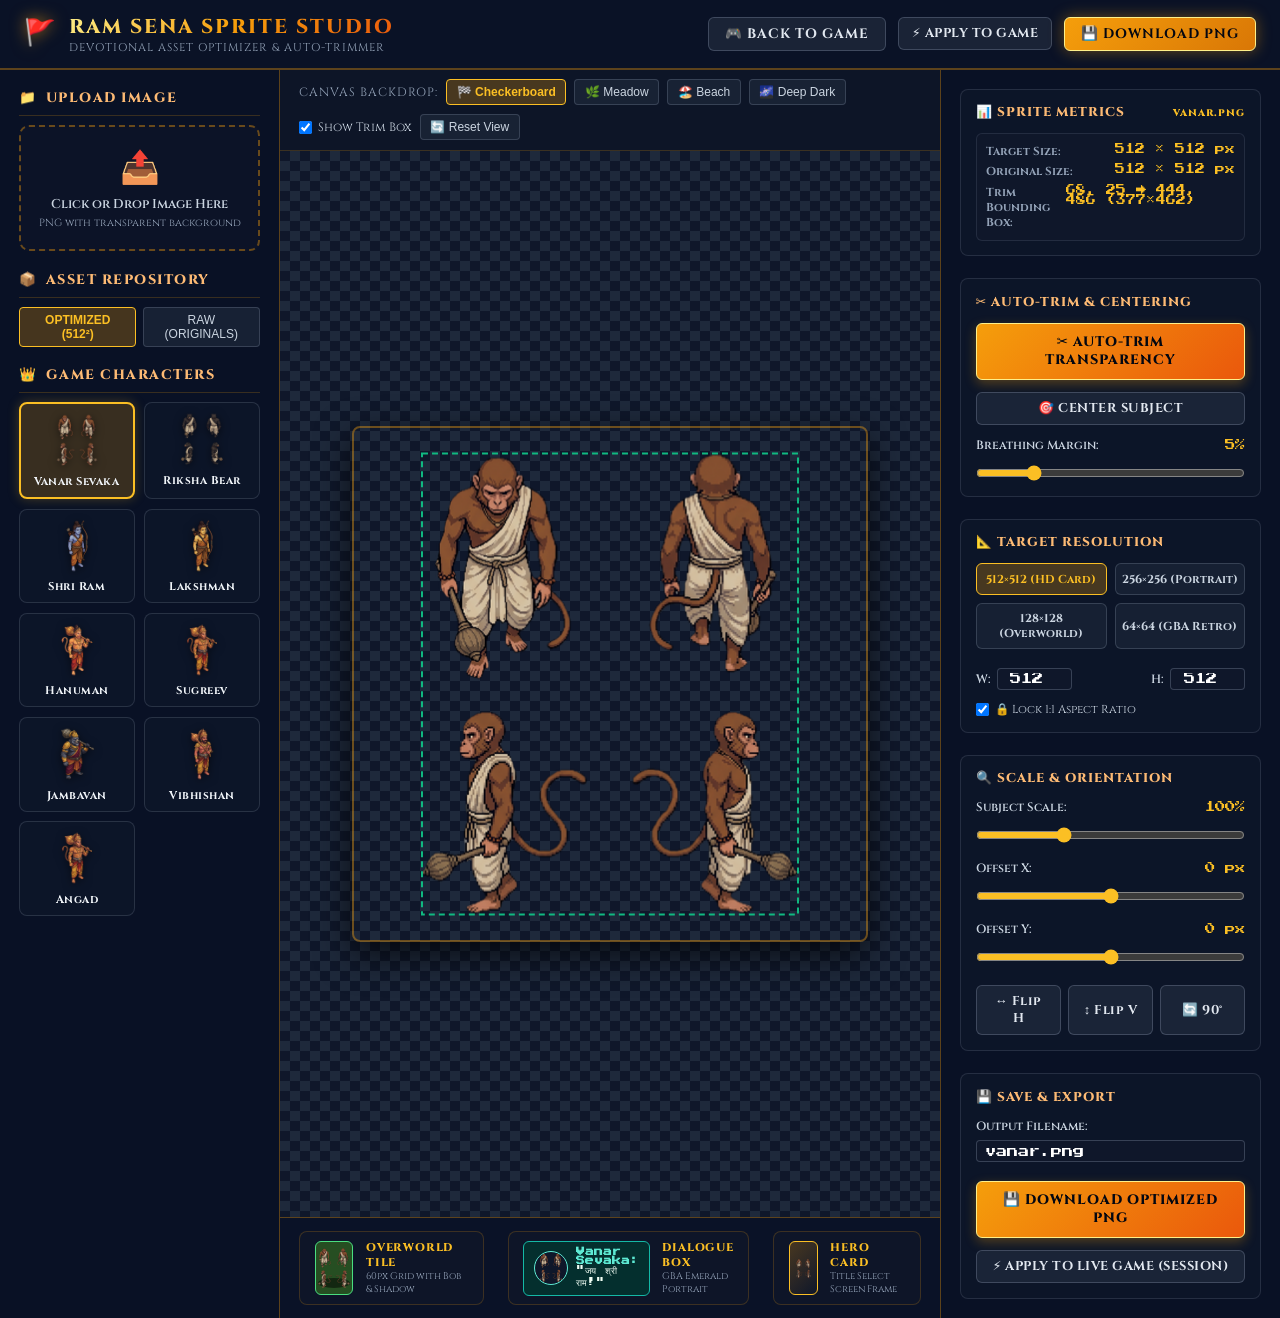
==== image-editor.html @ bc515787 "pata nhi bhaisahab" ====
<!DOCTYPE html>
<html lang="en">
<head>
  <meta charset="UTF-8">
  <meta name="viewport" content="width=device-width, initial-scale=1.0">
  <title>Ram Sena - Devotional Sprite & Image Studio</title>
  
  <!-- Fonts -->
  <link rel="preconnect" href="https://fonts.googleapis.com">
  <link rel="preconnect" href="https://fonts.gstatic.com" crossorigin>
  <link href="https://fonts.googleapis.com/css2?family=Cinzel:wght@600;700;800;900&family=Press+Start+2P&display=swap" rel="stylesheet">
  
  <link rel="stylesheet" href="css/editor.css">
</head>
<body>

  <!-- TOP HEADER -->
  <header id="editor-header">
    <div class="header-brand">
      <span class="brand-icon">🚩</span>
      <div>
        <div class="brand-title">RAM SENA SPRITE STUDIO</div>
        <div class="brand-sub">DEVOTIONAL ASSET OPTIMIZER & AUTO-TRIMMER</div>
      </div>
    </div>
    <div class="header-actions">
      <a href="index.html" class="btn-editor-nav btn-back-game">
        🎮 BACK TO GAME
      </a>
      <button id="btn-top-apply" class="btn-editor-nav btn-action-secondary">
        ⚡ APPLY TO GAME
      </button>
      <button id="btn-top-download" class="btn-editor-nav btn-export-top">
        💾 DOWNLOAD PNG
      </button>
    </div>
  </header>

  <!-- MAIN 3-COLUMN WORKSPACE -->
  <main id="studio-layout">

    <!-- LEFT PANEL: SPRITE SOURCE SELECTOR -->
    <aside id="left-panel">
      
      <!-- CUSTOM UPLOAD DROPZONE -->
      <div>
        <div class="panel-section-title">
          <span>📁</span> UPLOAD IMAGE
        </div>
        <div id="dropzone" class="dropzone-box" style="margin-top: 0.6rem;">
          <div class="dropzone-icon">📤</div>
          <div class="dropzone-text">Click or Drop Image Here</div>
          <div class="dropzone-sub">PNG with transparent background</div>
          <input type="file" id="file-input" accept="image/png, image/webp, image/jpeg">
        </div>
      </div>

      <!-- SOURCE TOGGLE: CURRENT OPTIMIZED VS RAW ORIGINALS -->
      <div>
        <div class="panel-section-title">
          <span>📦</span> ASSET REPOSITORY
        </div>
        <div style="display: flex; gap: 0.4rem; margin-top: 0.6rem;">
          <button id="btn-repo-optimized" class="bg-select-btn active" style="flex: 1;">OPTIMIZED (512²)</button>
          <button id="btn-repo-raw" class="bg-select-btn" style="flex: 1;">RAW (ORIGINALS)</button>
        </div>
      </div>

      <!-- CHARACTER SELECT GALLERY -->
      <div>
        <div class="panel-section-title">
          <span>👑</span> GAME CHARACTERS
        </div>
        <div class="sprite-gallery-grid" id="sprite-gallery" style="margin-top: 0.6rem;">
          <!-- Dynamically populated -->
        </div>
      </div>

    </aside>

    <!-- CENTER WORKSPACE: INTERACTIVE CANVAS -->
    <section id="center-workspace">
      
      <!-- TOP CANVAS TOOLBAR -->
      <div class="workspace-toolbar">
        <div class="toolbar-group">
          <span class="toolbar-label">Canvas Backdrop:</span>
          <button class="bg-select-btn active" data-bg="checkerboard">🏁 Checkerboard</button>
          <button class="bg-select-btn" data-bg="meadow">🌿 Meadow</button>
          <button class="bg-select-btn" data-bg="beach">🏖️ Beach</button>
          <button class="bg-select-btn" data-bg="temple">🌌 Deep Dark</button>
        </div>

        <div class="toolbar-group">
          <label style="font-size: 0.75rem; color: #cbd5e1; display: flex; align-items: center; gap: 0.35rem; cursor: pointer;">
            <input type="checkbox" id="chk-show-bbox" checked> Show Trim Box
          </label>
          <button id="btn-reset-view" class="bg-select-btn">🔄 Reset View</button>
        </div>
      </div>

      <!-- CANVAS VIEWPORT -->
      <div id="canvas-viewport" class="bg-checkerboard">
        <canvas id="editor-canvas" width="512" height="512"></canvas>
      </div>

      <!-- BOTTOM MULTI-CONTEXT LIVE PREVIEWS -->
      <div id="preview-bar">
        
        <!-- Context 1: Overworld Sprite Tile -->
        <div class="preview-item">
          <div class="preview-tile-box">
            <div class="preview-tile-shadow"></div>
            <img id="preview-img-tile" class="preview-tile-sprite" src="assets/images/vanar.png" alt="Tile">
          </div>
          <div class="preview-label-box">
            <span class="preview-title">OVERWORLD TILE</span>
            <span class="preview-desc">60px Grid with Bob & Shadow</span>
          </div>
        </div>

        <!-- Context 2: Dialogue Speaker Portrait -->
        <div class="preview-item">
          <div class="preview-dialogue-mockup">
            <img id="preview-img-dialogue" class="dialogue-mockup-avatar" src="assets/images/vanar.png" alt="Dialogue">
            <div class="dialogue-mockup-text">
              <span id="preview-speaker-name" style="color: #5eead4; font-weight: bold;">Vanar:</span><br>
              "जय श्री राम!"
            </div>
          </div>
          <div class="preview-label-box">
            <span class="preview-title">DIALOGUE BOX</span>
            <span class="preview-desc">GBA Emerald Portrait</span>
          </div>
        </div>

        <!-- Context 3: Character Selection Card -->
        <div class="preview-item">
          <div class="preview-card-mockup">
            <img id="preview-img-card" class="card-mockup-img" src="assets/images/vanar.png" alt="Card">
          </div>
          <div class="preview-label-box">
            <span class="preview-title">HERO CARD</span>
            <span class="preview-desc">Title Select Screen Frame</span>
          </div>
        </div>

      </div>

    </section>

    <!-- RIGHT CONTROLS PANEL: TRANSFORMATION & EXPORT -->
    <aside id="right-controls">

      <!-- INFO BADGE CARD -->
      <div class="control-card">
        <div class="card-title">
          <span>📊 SPRITE METRICS</span>
          <span id="badge-character-name" style="color: var(--gold); font-size: 0.7rem;">vanar.png</span>
        </div>
        <div class="info-badge-list">
          <div class="info-badge-row">
            <strong>Target Size:</strong>
            <span id="metric-target-size">512 × 512 px</span>
          </div>
          <div class="info-badge-row">
            <strong>Original Size:</strong>
            <span id="metric-orig-size">512 × 512 px</span>
          </div>
          <div class="info-badge-row">
            <strong>Trim Bounding Box:</strong>
            <span id="metric-bbox">0, 0 → 512, 512</span>
          </div>
        </div>
      </div>

      <!-- AUTO-TRIM & CENTERING -->
      <div class="control-card">
        <div class="card-title">
          <span>✂️ AUTO-TRIM & CENTERING</span>
        </div>
        <button id="btn-auto-trim" class="btn-action-primary">
          ✂️ AUTO-TRIM TRANSPARENCY
        </button>
        <button id="btn-auto-center" class="btn-action-secondary">
          🎯 CENTER SUBJECT
        </button>
        <div class="input-row">
          <label class="input-label" for="slider-padding">Breathing Margin:</label>
          <span class="input-val-tag" id="val-padding">5%</span>
        </div>
        <input type="range" id="slider-padding" class="slider-ctrl" min="0" max="25" value="5">
      </div>

      <!-- RESOLUTION & PRESETS -->
      <div class="control-card">
        <div class="card-title">
          <span>📐 TARGET RESOLUTION</span>
        </div>
        <div class="preset-grid">
          <button class="btn-preset active" data-res="512">512×512 (HD Card)</button>
          <button class="btn-preset" data-res="256">256×256 (Portrait)</button>
          <button class="btn-preset" data-res="128">128×128 (Overworld)</button>
          <button class="btn-preset" data-res="64">64×64 (GBA Retro)</button>
        </div>
        <div class="input-row" style="margin-top: 0.4rem;">
          <div style="display: flex; align-items: center; gap: 0.4rem;">
            <label class="input-label">W:</label>
            <input type="number" id="input-width" class="num-input" value="512" min="32" max="2048">
          </div>
          <div style="display: flex; align-items: center; gap: 0.4rem;">
            <label class="input-label">H:</label>
            <input type="number" id="input-height" class="num-input" value="512" min="32" max="2048">
          </div>
        </div>
        <label style="font-size: 0.72rem; color: #cbd5e1; display: flex; align-items: center; gap: 0.4rem; cursor: pointer;">
          <input type="checkbox" id="chk-lock-aspect" checked> 🔒 Lock 1:1 Aspect Ratio
        </label>
      </div>

      <!-- SCALE & POSITION TRANSFORMS -->
      <div class="control-card">
        <div class="card-title">
          <span>🔍 SCALE & ORIENTATION</span>
        </div>
        
        <!-- Scale Slider -->
        <div class="input-row">
          <label class="input-label" for="slider-scale">Subject Scale:</label>
          <span class="input-val-tag" id="val-scale">100%</span>
        </div>
        <input type="range" id="slider-scale" class="slider-ctrl" min="30" max="250" value="100">

        <!-- Position Offsets -->
        <div class="input-row" style="margin-top: 0.3rem;">
          <label class="input-label" for="slider-offset-x">Offset X:</label>
          <span class="input-val-tag" id="val-offset-x">0 px</span>
        </div>
        <input type="range" id="slider-offset-x" class="slider-ctrl" min="-200" max="200" value="0">

        <div class="input-row" style="margin-top: 0.3rem;">
          <label class="input-label" for="slider-offset-y">Offset Y:</label>
          <span class="input-val-tag" id="val-offset-y">0 px</span>
        </div>
        <input type="range" id="slider-offset-y" class="slider-ctrl" min="-200" max="200" value="0">

        <!-- Flip & Rotate Buttons -->
        <div style="display: flex; gap: 0.4rem; margin-top: 0.5rem;">
          <button id="btn-flip-h" class="btn-action-secondary" style="flex: 1;">↔️ Flip H</button>
          <button id="btn-flip-v" class="btn-action-secondary" style="flex: 1;">↕️ Flip V</button>
          <button id="btn-rotate" class="btn-action-secondary" style="flex: 1;">🔄 90°</button>
        </div>
      </div>

      <!-- EXPORT ACTIONS -->
      <div class="control-card">
        <div class="card-title">
          <span>💾 SAVE & EXPORT</span>
        </div>
        <div style="display: flex; flex-direction: column; gap: 0.4rem;">
          <label class="input-label" for="export-filename">Output Filename:</label>
          <input type="text" id="export-filename" class="num-input" style="width: 100%; text-align: left;" value="vanar.png">
        </div>
        <button id="btn-download-png" class="btn-action-primary" style="margin-top: 0.4rem;">
          💾 DOWNLOAD OPTIMIZED PNG
        </button>
        <button id="btn-apply-session" class="btn-action-secondary">
          ⚡ APPLY TO LIVE GAME (SESSION)
        </button>
      </div>

    </aside>

  </main>

  <!-- TOAST NOTIFICATION -->
  <div id="editor-toast">Action Completed Successfully!</div>

  <script src="scripts/imageEditor.js"></script>
</body>
</html>
---- css/editor.css ----
/**
 * RAM SENA - Sprite & Image Studio Styles (css/editor.css)
 * Premium Dark Mode & Saffron Gold Devotional Theme
 */

:root {
  --bg-deep: #030712;
  --bg-card: #0b1329;
  --bg-panel: rgba(15, 23, 42, 0.85);
  --border-gold: rgba(245, 158, 11, 0.35);
  --border-gold-bright: #f59e0b;
  --saffron: #f97316;
  --saffron-light: #fdba74;
  --gold: #fbbf24;
  --gold-glow: rgba(251, 191, 36, 0.25);
  --teal-emerald: #10b981;
  --text-main: #f8fafc;
  --text-muted: #94a3b8;
  --font-retro: 'Press Start 2P', monospace;
  --font-ui: 'Cinzel', serif, system-ui;
}

* {
  box-sizing: border-box;
  margin: 0;
  padding: 0;
}

body {
  background: var(--bg-deep);
  color: var(--text-main);
  font-family: var(--font-ui);
  min-height: 100vh;
  display: flex;
  flex-direction: column;
  overflow-x: hidden;
}

/* TOP NAVBAR */
#editor-header {
  display: flex;
  align-items: center;
  justify-content: space-between;
  padding: 0.8rem 1.5rem;
  background: rgba(11, 19, 41, 0.95);
  border-bottom: 2px solid var(--border-gold);
  backdrop-filter: blur(12px);
  position: sticky;
  top: 0;
  z-index: 100;
}

.header-brand {
  display: flex;
  align-items: center;
  gap: 0.8rem;
}

.brand-icon {
  font-size: 1.6rem;
  filter: drop-shadow(0 0 8px rgba(245, 158, 11, 0.6));
}

.brand-title {
  font-size: 1.25rem;
  font-weight: 800;
  letter-spacing: 2px;
  background: linear-gradient(135deg, #fef08a 0%, #f59e0b 50%, #ea580c 100%);
  -webkit-background-clip: text;
  -webkit-text-fill-color: transparent;
}

.brand-sub {
  font-size: 0.7rem;
  color: var(--text-muted);
  letter-spacing: 1px;
}

.header-actions {
  display: flex;
  align-items: center;
  gap: 0.75rem;
}

.btn-editor-nav {
  padding: 0.45rem 1rem;
  border-radius: 6px;
  font-family: var(--font-ui);
  font-size: 0.85rem;
  font-weight: 700;
  letter-spacing: 1px;
  cursor: pointer;
  transition: all 0.2s ease;
  display: inline-flex;
  align-items: center;
  gap: 0.4rem;
  text-decoration: none;
}

.btn-back-game {
  background: rgba(30, 41, 59, 0.8);
  border: 1px solid rgba(148, 163, 184, 0.3);
  color: #e2e8f0;
}

.btn-back-game:hover {
  background: #334155;
  color: #ffffff;
  border-color: #94a3b8;
}

.btn-export-top {
  background: linear-gradient(135deg, #f59e0b 0%, #d97706 100%);
  border: 1px solid #fef08a;
  color: #040711;
  box-shadow: 0 0 15px rgba(245, 158, 11, 0.4);
}

.btn-export-top:hover {
  background: linear-gradient(135deg, #fbbf24 0%, #f59e0b 100%);
  transform: translateY(-1px);
}

/* MAIN LAYOUT (3-COLUMN DESKTOP) */
#studio-layout {
  display: grid;
  grid-template-columns: 280px 1fr 340px;
  flex: 1;
  height: calc(100vh - 65px);
  overflow: hidden;
}

/* LEFT PANEL: SPRITE SOURCE GALLERY */
#left-panel {
  background: rgba(11, 19, 41, 0.85);
  border-right: 1px solid var(--border-gold);
  display: flex;
  flex-direction: column;
  overflow-y: auto;
  padding: 1.2rem;
  gap: 1.2rem;
}

.panel-section-title {
  font-size: 0.85rem;
  font-weight: 800;
  letter-spacing: 1.5px;
  color: var(--saffron-light);
  display: flex;
  align-items: center;
  gap: 0.5rem;
  border-bottom: 1px solid rgba(245, 158, 11, 0.2);
  padding-bottom: 0.5rem;
}

/* UPLOAD DROPZONE */
.dropzone-box {
  border: 2px dashed rgba(245, 158, 11, 0.4);
  border-radius: 10px;
  padding: 1.2rem 0.8rem;
  text-align: center;
  background: rgba(15, 23, 42, 0.6);
  cursor: pointer;
  transition: all 0.2s ease;
}

.dropzone-box:hover, .dropzone-box.dragover {
  border-color: var(--gold);
  background: rgba(245, 158, 11, 0.1);
}

.dropzone-icon {
  font-size: 2rem;
  margin-bottom: 0.4rem;
}

.dropzone-text {
  font-size: 0.8rem;
  font-weight: 600;
  color: #cbd5e1;
}

.dropzone-sub {
  font-size: 0.65rem;
  color: var(--text-muted);
  margin-top: 0.2rem;
}

#file-input {
  display: none;
}

/* CHARACTER SELECT GRID */
.sprite-gallery-grid {
  display: grid;
  grid-template-columns: repeat(2, 1fr);
  gap: 0.6rem;
}

.sprite-thumb-card {
  background: rgba(15, 23, 42, 0.7);
  border: 1px solid rgba(148, 163, 184, 0.2);
  border-radius: 8px;
  padding: 0.5rem;
  display: flex;
  flex-direction: column;
  align-items: center;
  gap: 0.35rem;
  cursor: pointer;
  transition: all 0.2s ease;
}

.sprite-thumb-card:hover {
  border-color: var(--gold);
  background: rgba(245, 158, 11, 0.12);
  transform: translateY(-2px);
}

.sprite-thumb-card.active {
  border: 2px solid var(--gold);
  background: rgba(245, 158, 11, 0.2);
  box-shadow: 0 0 12px var(--gold-glow);
}

.thumb-img {
  width: 56px;
  height: 56px;
  object-fit: contain;
  filter: drop-shadow(0 2px 4px rgba(0, 0, 0, 0.5));
}

.thumb-name {
  font-size: 0.7rem;
  font-weight: 700;
  letter-spacing: 0.5px;
  color: #f1f5f9;
}

/* CENTER PANEL: INTERACTIVE CANVAS WORKSPACE */
#center-workspace {
  display: flex;
  flex-direction: column;
  background: #020617;
  position: relative;
  overflow: hidden;
}

.workspace-toolbar {
  padding: 0.6rem 1.2rem;
  background: rgba(15, 23, 42, 0.9);
  border-bottom: 1px solid rgba(245, 158, 11, 0.2);
  display: flex;
  align-items: center;
  justify-content: space-between;
  flex-wrap: wrap;
  gap: 0.6rem;
  z-index: 10;
}

.toolbar-group {
  display: flex;
  align-items: center;
  gap: 0.5rem;
}

.toolbar-label {
  font-size: 0.75rem;
  color: var(--text-muted);
  text-transform: uppercase;
  letter-spacing: 1px;
}

.bg-select-btn {
  padding: 0.3rem 0.6rem;
  font-size: 0.75rem;
  border-radius: 4px;
  border: 1px solid rgba(148, 163, 184, 0.25);
  background: rgba(30, 41, 59, 0.7);
  color: #cbd5e1;
  cursor: pointer;
  transition: all 0.15s ease;
}

.bg-select-btn:hover {
  background: #334155;
  color: #ffffff;
}

.bg-select-btn.active {
  border-color: var(--gold);
  background: rgba(245, 158, 11, 0.25);
  color: var(--gold);
  font-weight: 700;
}

/* CANVAS VIEWPORT */
#canvas-viewport {
  flex: 1;
  display: flex;
  align-items: center;
  justify-content: center;
  position: relative;
  overflow: auto;
  padding: 2rem;
}

/* CHECKERBOARD PATTERN */
.bg-checkerboard {
  background-color: #0f172a;
  background-image: 
    linear-gradient(45deg, #1e293b 25%, transparent 25%), 
    linear-gradient(-45deg, #1e293b 25%, transparent 25%), 
    linear-gradient(45deg, transparent 75%, #1e293b 75%), 
    linear-gradient(-45deg, transparent 75%, #1e293b 75%);
  background-size: 20px 20px;
  background-position: 0 0, 0 10px, 10px -10px, -10px 0px;
}

.bg-meadow {
  background: #14532d;
}

.bg-beach {
  background: #b45309;
}

.bg-temple {
  background: #030712;
}

#editor-canvas {
  box-shadow: 0 12px 36px rgba(0, 0, 0, 0.7);
  border: 2px solid rgba(245, 158, 11, 0.4);
  border-radius: 8px;
  max-width: 90%;
  max-height: 90%;
  image-rendering: auto;
}

/* LIVE MULTI-CONTEXT PREVIEW BAR AT BOTTOM */
#preview-bar {
  background: rgba(11, 19, 41, 0.95);
  border-top: 1px solid var(--border-gold);
  padding: 0.8rem 1.2rem;
  display: flex;
  align-items: center;
  gap: 1.5rem;
  overflow-x: auto;
}

.preview-item {
  display: flex;
  align-items: center;
  gap: 0.8rem;
  background: rgba(15, 23, 42, 0.8);
  padding: 0.5rem 0.9rem;
  border-radius: 8px;
  border: 1px solid rgba(245, 158, 11, 0.2);
}

.preview-label-box {
  display: flex;
  flex-direction: column;
}

.preview-title {
  font-size: 0.7rem;
  font-weight: 800;
  letter-spacing: 0.8px;
  color: var(--gold);
}

.preview-desc {
  font-size: 0.6rem;
  color: var(--text-muted);
}

/* Overworld Tile Mockup */
.preview-tile-box {
  width: 54px;
  height: 54px;
  background: #264e22;
  border-radius: 6px;
  border: 1px solid #4ade80;
  position: relative;
  display: flex;
  align-items: center;
  justify-content: center;
  overflow: hidden;
}

.preview-tile-shadow {
  position: absolute;
  bottom: 6px;
  width: 32px;
  height: 10px;
  background: rgba(0, 0, 0, 0.5);
  border-radius: 50%;
}

.preview-tile-sprite {
  width: 44px;
  height: 44px;
  object-fit: contain;
  position: relative;
  z-index: 2;
  animation: spriteBob 1.8s ease-in-out infinite alternate;
}

@keyframes spriteBob {
  0% { transform: translateY(0); }
  100% { transform: translateY(-3px); }
}

/* Dialogue Box Mockup */
.preview-dialogue-mockup {
  display: flex;
  align-items: center;
  gap: 0.5rem;
  background: #042f2e;
  border: 1.5px solid #14b8a6;
  border-radius: 6px;
  padding: 0.35rem 0.6rem;
}

.dialogue-mockup-avatar {
  width: 34px;
  height: 34px;
  border-radius: 50%;
  border: 1.5px solid #5eead4;
  object-fit: cover;
  background: #0f172a;
}

.dialogue-mockup-text {
  font-family: var(--font-retro);
  font-size: 0.55rem;
  color: #f0fdf4;
}

/* Hero Select Card Mockup */
.preview-card-mockup {
  width: 44px;
  height: 54px;
  border-radius: 6px;
  background: linear-gradient(135deg, rgba(245, 158, 11, 0.25) 0%, rgba(15, 23, 42, 0.9) 100%);
  border: 1.5px solid var(--gold);
  display: flex;
  align-items: center;
  justify-content: center;
  padding: 3px;
}

.card-mockup-img {
  width: 100%;
  height: 100%;
  object-fit: contain;
}

/* RIGHT PANEL: EDITING CONTROLS */
#right-controls {
  background: rgba(11, 19, 41, 0.85);
  border-left: 1px solid var(--border-gold);
  overflow-y: auto;
  padding: 1.2rem;
  display: flex;
  flex-direction: column;
  gap: 1.4rem;
}

.control-card {
  background: rgba(15, 23, 42, 0.7);
  border: 1px solid rgba(148, 163, 184, 0.18);
  border-radius: 8px;
  padding: 0.9rem;
  display: flex;
  flex-direction: column;
  gap: 0.75rem;
}

.card-title {
  font-size: 0.8rem;
  font-weight: 800;
  letter-spacing: 1px;
  color: var(--saffron-light);
  display: flex;
  align-items: center;
  justify-content: space-between;
}

/* ACTION BUTTONS */
.btn-action-primary {
  padding: 0.6rem 1rem;
  border-radius: 6px;
  font-family: var(--font-ui);
  font-size: 0.85rem;
  font-weight: 800;
  letter-spacing: 1px;
  cursor: pointer;
  transition: all 0.2s ease;
  background: linear-gradient(135deg, #f59e0b 0%, #ea580c 100%);
  border: 1px solid #fef08a;
  color: #040711;
  display: flex;
  align-items: center;
  justify-content: center;
  gap: 0.5rem;
  box-shadow: 0 4px 12px rgba(245, 158, 11, 0.3);
}

.btn-action-primary:hover {
  background: linear-gradient(135deg, #fbbf24 0%, #f97316 100%);
  transform: translateY(-1px);
  box-shadow: 0 6px 16px rgba(245, 158, 11, 0.5);
}

.btn-action-secondary {
  padding: 0.45rem 0.8rem;
  border-radius: 6px;
  font-family: var(--font-ui);
  font-size: 0.8rem;
  font-weight: 700;
  letter-spacing: 0.5px;
  cursor: pointer;
  background: rgba(30, 41, 59, 0.8);
  border: 1px solid rgba(148, 163, 184, 0.3);
  color: #e2e8f0;
  transition: all 0.2s ease;
}

.btn-action-secondary:hover {
  background: #334155;
  color: #ffffff;
}

/* PRESET BUTTONS */
.preset-grid {
  display: grid;
  grid-template-columns: repeat(2, 1fr);
  gap: 0.5rem;
}

.btn-preset {
  padding: 0.45rem 0.4rem;
  border-radius: 6px;
  background: rgba(30, 41, 59, 0.6);
  border: 1px solid rgba(148, 163, 184, 0.25);
  color: #cbd5e1;
  font-family: var(--font-ui);
  font-size: 0.72rem;
  font-weight: 700;
  cursor: pointer;
  transition: all 0.15s ease;
}

.btn-preset:hover {
  border-color: var(--gold);
  background: rgba(245, 158, 11, 0.15);
  color: #ffffff;
}

.btn-preset.active {
  border-color: var(--gold);
  background: rgba(245, 158, 11, 0.25);
  color: var(--gold);
}

/* SLIDERS & INPUTS */
.input-row {
  display: flex;
  align-items: center;
  justify-content: space-between;
  gap: 0.6rem;
}

.input-label {
  font-size: 0.75rem;
  color: #cbd5e1;
  font-weight: 600;
}

.input-val-tag {
  font-family: var(--font-retro);
  font-size: 0.65rem;
  color: var(--gold);
}

.slider-ctrl {
  width: 100%;
  accent-color: var(--gold);
  cursor: pointer;
}

.num-input {
  width: 75px;
  padding: 0.3rem 0.5rem;
  background: #0f172a;
  border: 1px solid rgba(148, 163, 184, 0.3);
  border-radius: 4px;
  color: #ffffff;
  font-family: var(--font-retro);
  font-size: 0.7rem;
  text-align: center;
}

.num-input:focus {
  outline: none;
  border-color: var(--gold);
}

/* STATS BADGE */
.info-badge-list {
  display: flex;
  flex-direction: column;
  gap: 0.35rem;
  background: #0f172a;
  padding: 0.6rem;
  border-radius: 6px;
  border: 1px solid rgba(148, 163, 184, 0.15);
  font-size: 0.72rem;
}

.info-badge-row {
  display: flex;
  justify-content: space-between;
}

.info-badge-row strong {
  color: #94a3b8;
}

.info-badge-row span {
  color: var(--gold);
  font-family: var(--font-retro);
  font-size: 0.62rem;
}

/* TOAST NOTIFICATION */
#editor-toast {
  position: fixed;
  bottom: 2rem;
  left: 50%;
  transform: translateX(-50%) translateY(100px);
  background: linear-gradient(135deg, #042f2e 0%, #0f172a 100%);
  border: 2px solid #10b981;
  border-radius: 8px;
  padding: 0.8rem 1.6rem;
  color: #ecfdf5;
  font-weight: 700;
  font-size: 0.9rem;
  box-shadow: 0 10px 30px rgba(0, 0, 0, 0.8);
  opacity: 0;
  transition: all 0.3s cubic-bezier(0.16, 1, 0.3, 1);
  z-index: 1000;
  pointer-events: none;
}

#editor-toast.show {
  transform: translateX(-50%) translateY(0);
  opacity: 1;
}

/* RESPONSIVE */
@media (max-width: 1024px) {
  #studio-layout {
    grid-template-columns: 240px 1fr 300px;
  }
}
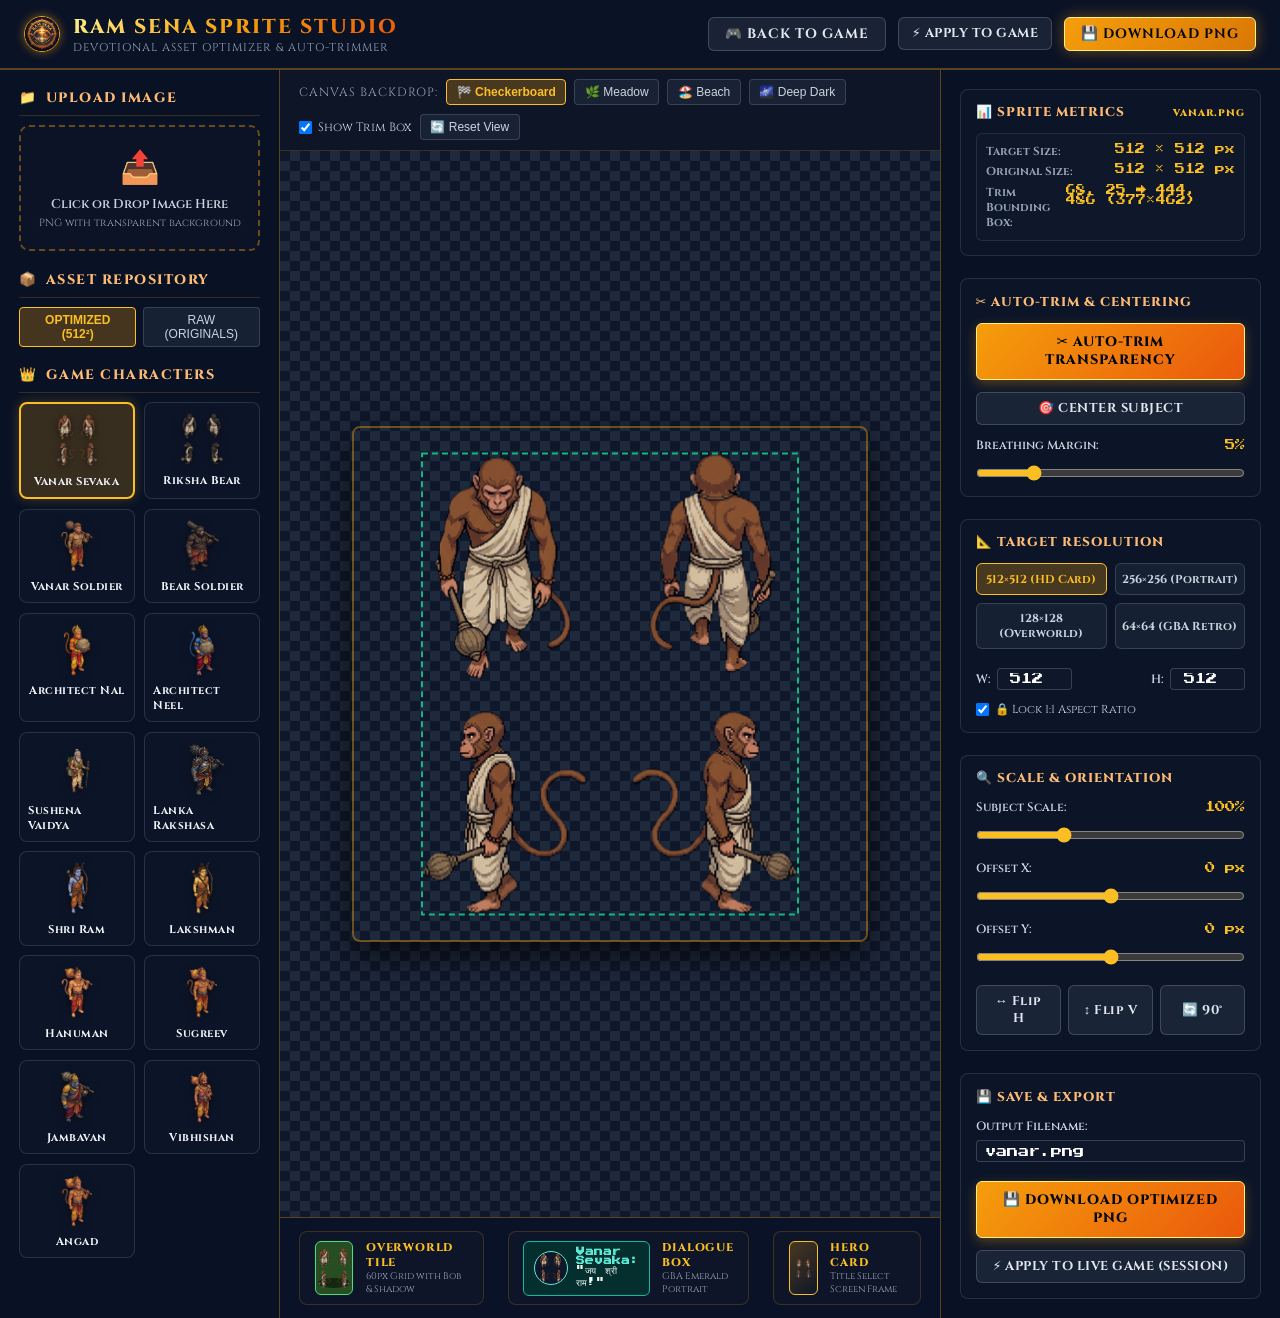
==== commit df77df00: "logo" ====
--- a/image-editor.html
+++ b/image-editor.html
@@ -4,6 +4,8 @@
   <meta charset="UTF-8">
   <meta name="viewport" content="width=device-width, initial-scale=1.0">
   <title>Ram Sena - Devotional Sprite & Image Studio</title>
+  
+  <link rel="icon" type="image/png" href="assets/images/logo.png">
   
   <!-- Fonts -->
   <link rel="preconnect" href="https://fonts.googleapis.com">
@@ -17,7 +19,7 @@
   <!-- TOP HEADER -->
   <header id="editor-header">
     <div class="header-brand">
-      <span class="brand-icon">🚩</span>
+      <img src="assets/images/logo.png" alt="Ram Sena Logo" style="width: 36px; height: 36px; border-radius: 50%; border: 1.5px solid #f59e0b; object-fit: cover; box-shadow: 0 0 10px rgba(245, 158, 11, 0.5);">
       <div>
         <div class="brand-title">RAM SENA SPRITE STUDIO</div>
         <div class="brand-sub">DEVOTIONAL ASSET OPTIMIZER & AUTO-TRIMMER</div>
